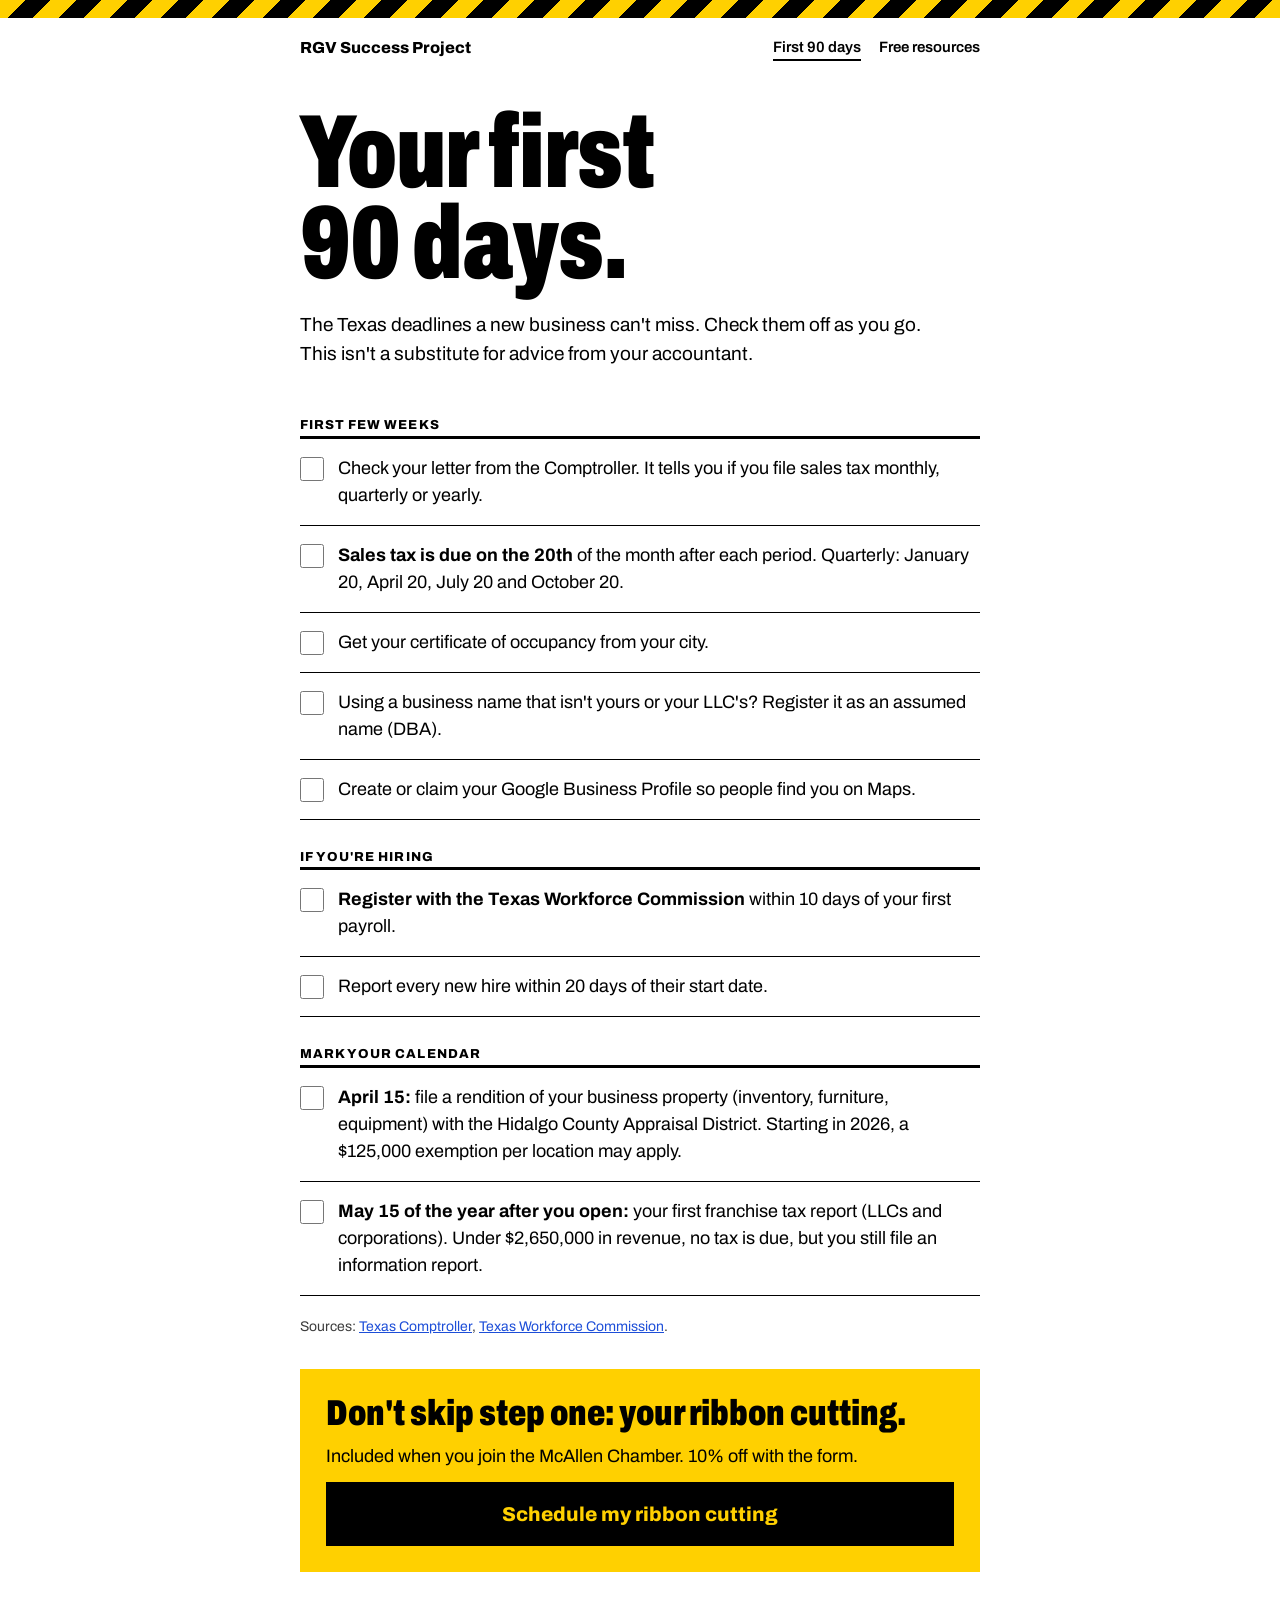
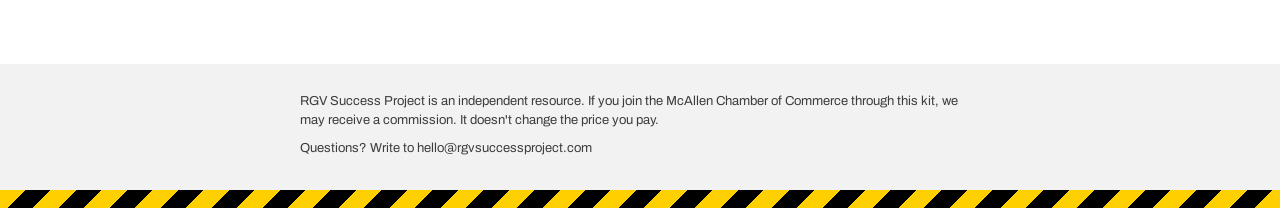
==== checklist/index.html @ 072a5bae "Add files via upload" ====
<!doctype html>
<html lang="en">
<head>
<meta charset="utf-8">
<meta name="viewport" content="width=device-width, initial-scale=1">
<title>Your first 90 days | RGV Success Project</title>
<meta name="description" content="The Texas deadlines a new business in the Rio Grande Valley can't miss.">
<meta property="og:title" content="Your first 90 days | RGV Success Project">
<meta property="og:description" content="The Texas deadlines a new business in the Rio Grande Valley can't miss.">
<link rel="icon" href="data:image/svg+xml,%3Csvg xmlns='http://www.w3.org/2000/svg' viewBox='0 0 32 32'%3E%3Crect width='32' height='32' fill='%23FFD000'/%3E%3Cpath d='M0 32L32 0v10L10 32z' fill='%23000'/%3E%3C/svg%3E">
<link rel="preconnect" href="https://fonts.googleapis.com">
<link rel="preconnect" href="https://fonts.gstatic.com" crossorigin>
<link rel="stylesheet" href="https://fonts.googleapis.com/css2?family=Archivo:wdth,wght@62..125,400..900&display=swap">
<link rel="stylesheet" href="../style.css">
</head>
<body>
<div class="stripe"></div>
<header class="wrap top">
<a class="brand" href="../">RGV Success Project</a>
<nav class="nav"><a href="../checklist/" aria-current="page">First 90 days</a><a href="../resources/">Free resources</a></nav>
</header>
<main>
<section class="wrap section" style="padding-top:28px">
<h1 class="big">Your first 90 days.</h1>
<p class="lead">The Texas deadlines a new business can&#39;t miss. Check them off as you go. This isn&#39;t a substitute for advice from your accountant.</p>
<div>
<div class="label">First few weeks</div>
<div class="checks"><label><input type="checkbox"><span>Check your letter from the Comptroller. It tells you if you file sales tax monthly, quarterly or yearly.</span></label><label><input type="checkbox"><span><strong>Sales tax is due on the 20th</strong> of the month after each period. Quarterly: January 20, April 20, July 20 and October 20.</span></label><label><input type="checkbox"><span>Get your certificate of occupancy from your city.</span></label><label><input type="checkbox"><span>Using a business name that isn&#39;t yours or your LLC&#39;s? Register it as an assumed name (DBA).</span></label><label><input type="checkbox"><span>Create or claim your Google Business Profile so people find you on Maps.</span></label></div>
<div class="label">If you&#39;re hiring</div>
<div class="checks"><label><input type="checkbox"><span><strong>Register with the Texas Workforce Commission</strong> within 10 days of your first payroll.</span></label><label><input type="checkbox"><span>Report every new hire within 20 days of their start date.</span></label></div>
<div class="label">Mark your calendar</div>
<div class="checks"><label><input type="checkbox"><span><strong>April 15:</strong> file a rendition of your business property (inventory, furniture, equipment) with the Hidalgo County Appraisal District. Starting in 2026, a $125,000 exemption per location may apply.</span></label><label><input type="checkbox"><span><strong>May 15 of the year after you open:</strong> your first franchise tax report (LLCs and corporations). Under $2,650,000 in revenue, no tax is due, but you still file an information report.</span></label></div>
</div>
<p class="note">Sources: <a href="https://comptroller.texas.gov/taxes/sales/">Texas Comptroller</a>, <a href="https://www.twc.texas.gov/programs/unemployment-tax/responsibilities-liable-employer">Texas Workforce Commission</a>.</p>
<div class="box-sun" style="margin-top:12px">
<div class="h3">Don&#39;t skip step one: your ribbon cutting.</div>
<p>Included when you join the McAllen Chamber. 10% off with the form.</p>
<a class="btn" href="https://forms.gle/CHQtYJaeCCnxUNzc7">Schedule my ribbon cutting</a>
</div>
</section>
<script>
(function(){var k="rgvsp-checklist",s={};try{s=JSON.parse(localStorage.getItem(k)||"{}")}catch(e){}
document.querySelectorAll(".checks input").forEach(function(b,i){b.checked=!!s[i];b.addEventListener("change",function(){s[i]=b.checked;try{localStorage.setItem(k,JSON.stringify(s))}catch(e){}})})})();
</script>
</main>
<footer class="foot"><div class="wrap">
<p>RGV Success Project is an independent resource. If you join the McAllen Chamber of Commerce through this kit, we may receive a commission. It doesn&#39;t change the price you pay.</p>
<p>Questions? Write to hello@rgvsuccessproject.com</p>
</div></footer>
<div class="stripe"></div>
</body>
</html>
---- style.css ----
:root{--ink:#000;--paper:#fff;--sun:#FFD000;--mist:#F2F2F2;--mute:#3D3D3D;--link:#1D4ED8;color-scheme:light}
*{box-sizing:border-box}
html{-webkit-text-size-adjust:100%}
body{margin:0;font-family:'Archivo',Arial,sans-serif;color:var(--ink);background:var(--paper);font-size:18px;line-height:1.5}
a{color:var(--link)}
h1,h2,h3{text-wrap:balance;margin:0}
p{text-wrap:pretty;margin:0}
.stripe{height:18px;background:repeating-linear-gradient(135deg,var(--sun) 0 18px,var(--ink) 18px 36px)}
.wrap{max-width:720px;margin:0 auto;padding-inline:20px}
.top{display:flex;justify-content:space-between;align-items:center;gap:16px;flex-wrap:wrap;padding-block:18px}
.brand{font-weight:800;font-size:16px;color:var(--ink);text-decoration:none}
.nav{display:flex;gap:18px;font-size:15px;font-weight:600}
.nav a{color:var(--ink);text-decoration:none;border-bottom:2px solid transparent}
.nav a:hover,.nav a[aria-current]{border-color:var(--ink)}
.big{font-size:clamp(56px,14vw,104px);line-height:.88;font-weight:900;font-stretch:70%;letter-spacing:-.01em}
.h2{font-size:clamp(40px,9vw,60px);line-height:.92;font-weight:900;font-stretch:70%}
.h3{font-size:clamp(28px,6vw,36px);line-height:1;font-weight:900;font-stretch:75%}
.lead{font-size:19px;line-height:1.55;max-width:60ch}
.section{padding-block:44px;display:flex;flex-direction:column;gap:20px}
.dark{background:var(--ink);color:#fff}
.dark .h2{color:var(--sun)}
.box-sun{background:var(--sun);padding:26px;display:flex;flex-direction:column;gap:12px}
.box-line{border:3px solid var(--ink);padding:26px;display:flex;flex-direction:column;gap:10px}
.btn{display:flex;align-items:center;justify-content:center;min-height:64px;padding:0 20px;background:var(--ink);color:var(--sun);font-size:20px;font-weight:800;text-decoration:none;text-align:center}
.btn:hover{color:#fff}
.note{font-size:14px;color:var(--mute)}
.rows{display:flex;flex-direction:column;border-top:3px solid var(--ink)}
.row{padding:16px 0;border-bottom:1px solid var(--ink);display:flex;justify-content:space-between;gap:12px;flex-wrap:wrap}
.row b{font-size:20px}
.price{font-size:clamp(80px,20vw,112px);line-height:.9;font-weight:900;font-stretch:70%}
.steps{display:flex;flex-direction:column;gap:18px}
.step{display:flex;gap:16px;align-items:flex-start}
.num{flex:none;width:44px;height:44px;background:var(--ink);color:var(--sun);display:flex;align-items:center;justify-content:center;font-size:21px;font-weight:900}
.step-t{font-size:30px;line-height:1;font-weight:900;font-stretch:75%}
.kit{display:grid;grid-template-columns:repeat(auto-fit,minmax(240px,1fr));gap:16px}
.kit a{display:flex;flex-direction:column;gap:6px;padding:22px;border:3px solid var(--ink);color:var(--ink);text-decoration:none}
.kit a:hover{background:var(--sun)}
.kit .h3{font-size:30px}
.foot{margin-top:48px;background:var(--mist);padding-block:28px 32px;font-size:13px;line-height:1.5;color:var(--mute)}
.foot .wrap{display:flex;flex-direction:column;gap:8px}
.foot a{color:var(--mute)}
.label{font-size:13px;font-weight:800;letter-spacing:.08em;text-transform:uppercase;padding-top:28px}
.checks{display:flex;flex-direction:column;border-top:3px solid var(--ink)}
.checks label{display:flex;gap:14px;align-items:flex-start;padding:16px 0;border-bottom:1px solid var(--ink);cursor:pointer}
.checks input{flex:none;width:24px;height:24px;margin:2px 0 0;accent-color:var(--ink)}
.checks input:checked+span{text-decoration:line-through;color:var(--mute)}
.chips{display:flex;flex-wrap:wrap;gap:8px}
.chips a{padding:8px 14px;border:2px solid var(--ink);color:var(--ink);text-decoration:none;font-weight:700;font-size:15px}
.chips a:hover{background:var(--sun)}
.cards{display:flex;flex-direction:column;border-top:3px solid var(--ink)}
.card{padding:18px 0;border-bottom:1px solid var(--ink);display:flex;flex-direction:column;gap:4px}
.card-h{display:flex;justify-content:space-between;align-items:baseline;gap:12px;flex-wrap:wrap}
.card-h b{font-size:20px}
.tag{flex:none;padding:3px 9px;background:var(--sun);font-size:13px;font-weight:800}
.tag.free{background:var(--ink);color:var(--sun)}
h2[id]{scroll-margin-top:16px}
@media (max-width:480px){body{font-size:17px}.box-sun,.box-line{padding:22px 18px}}
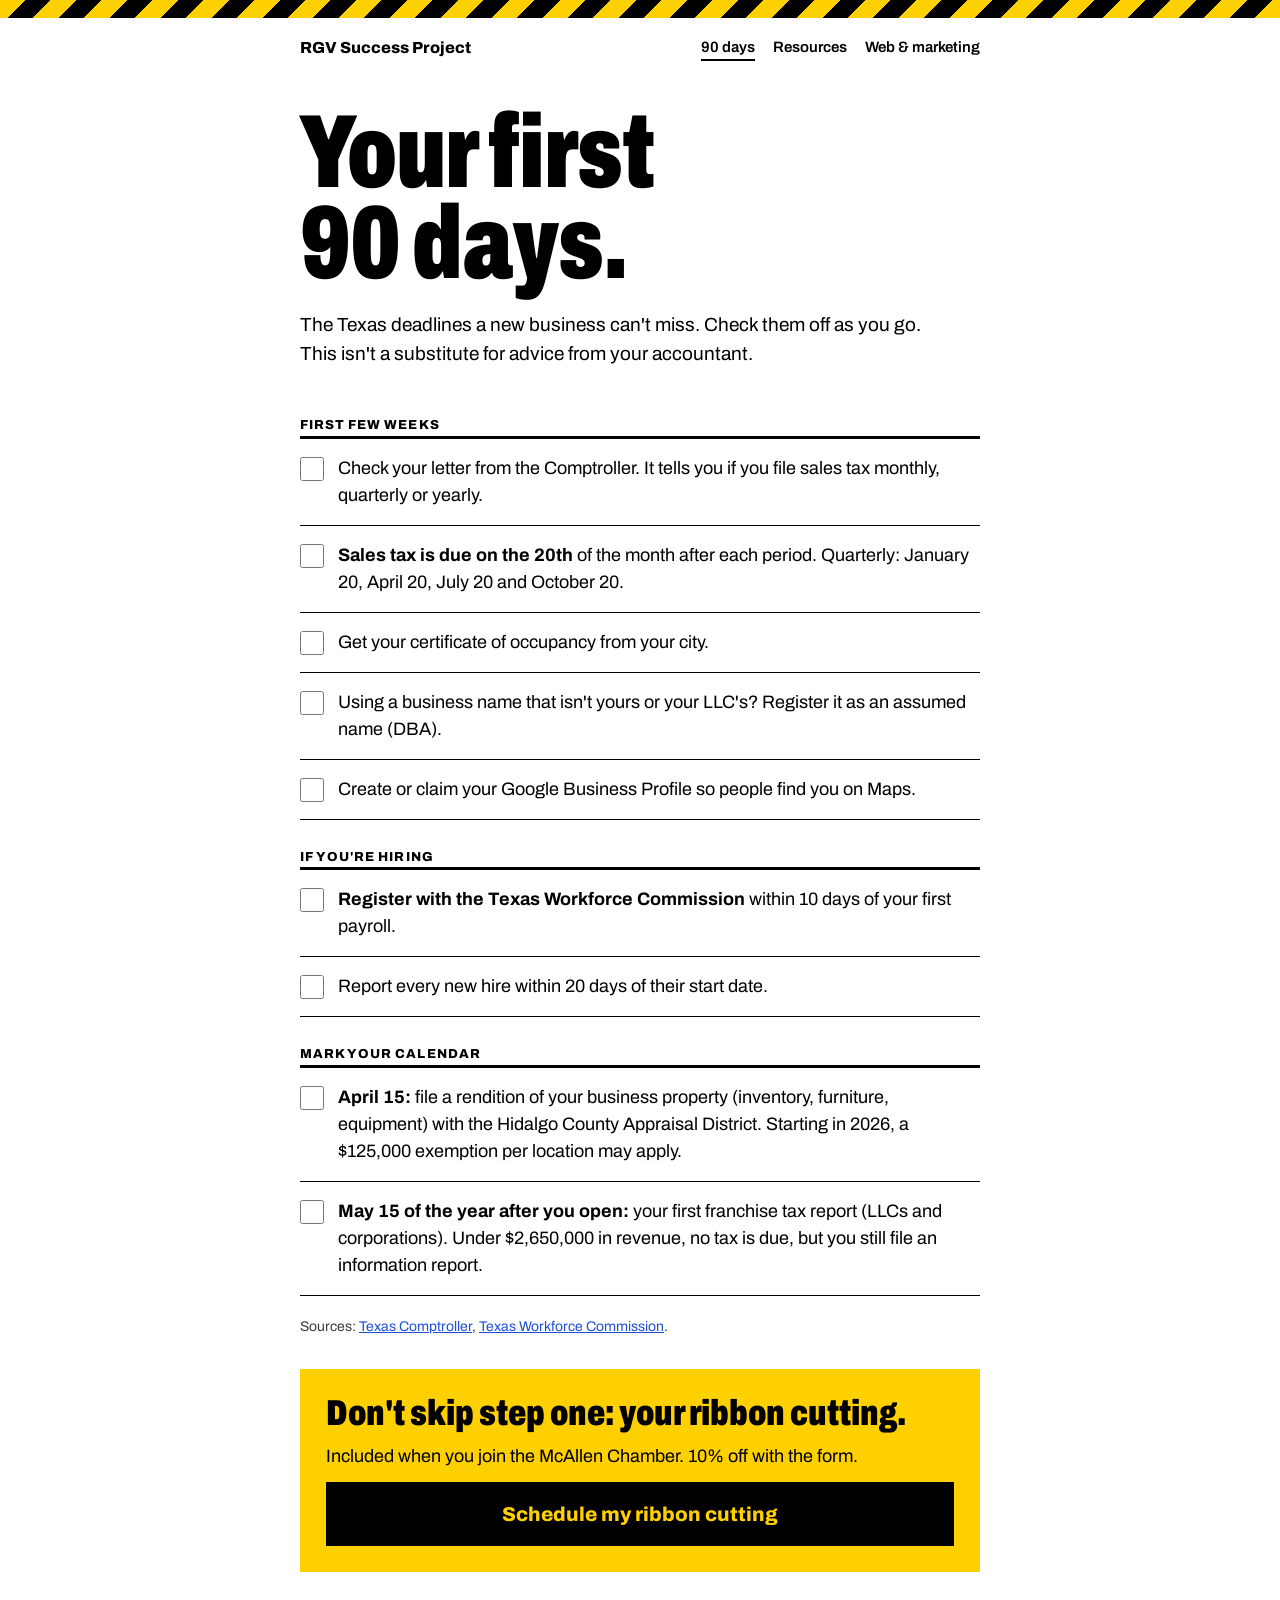
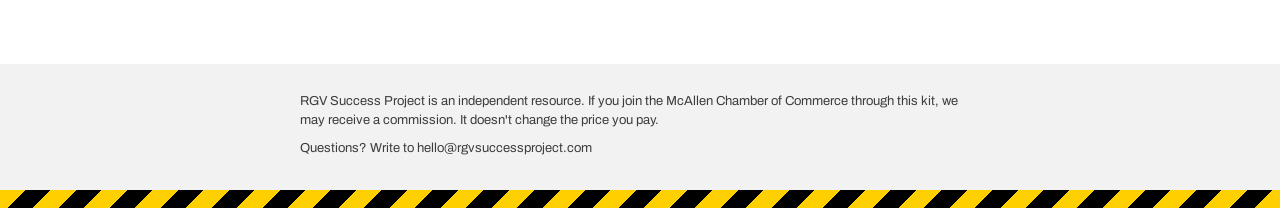
==== commit b1d2a610: "Add files via upload" ====
--- a/checklist/index.html
+++ b/checklist/index.html
@@ -17,7 +17,7 @@
 <div class="stripe"></div>
 <header class="wrap top">
 <a class="brand" href="../">RGV Success Project</a>
-<nav class="nav"><a href="../checklist/" aria-current="page">First 90 days</a><a href="../resources/">Free resources</a></nav>
+<nav class="nav"><a href="../checklist/" aria-current="page">90 days</a><a href="../resources/">Resources</a><a href="../grow/">Web &amp; marketing</a></nav>
 </header>
 <main>
 <section class="wrap section" style="padding-top:28px">
--- a/style.css
+++ b/style.css
@@ -54,4 +54,4 @@
 .tag{flex:none;padding:3px 9px;background:var(--sun);font-size:13px;font-weight:800}
 .tag.free{background:var(--ink);color:var(--sun)}
 h2[id]{scroll-margin-top:16px}
-@media (max-width:480px){body{font-size:17px}.box-sun,.box-line{padding:22px 18px}}
+@media (max-width:480px){body{font-size:17px}.nav{gap:14px;font-size:14px}.box-sun,.box-line{padding:22px 18px}}
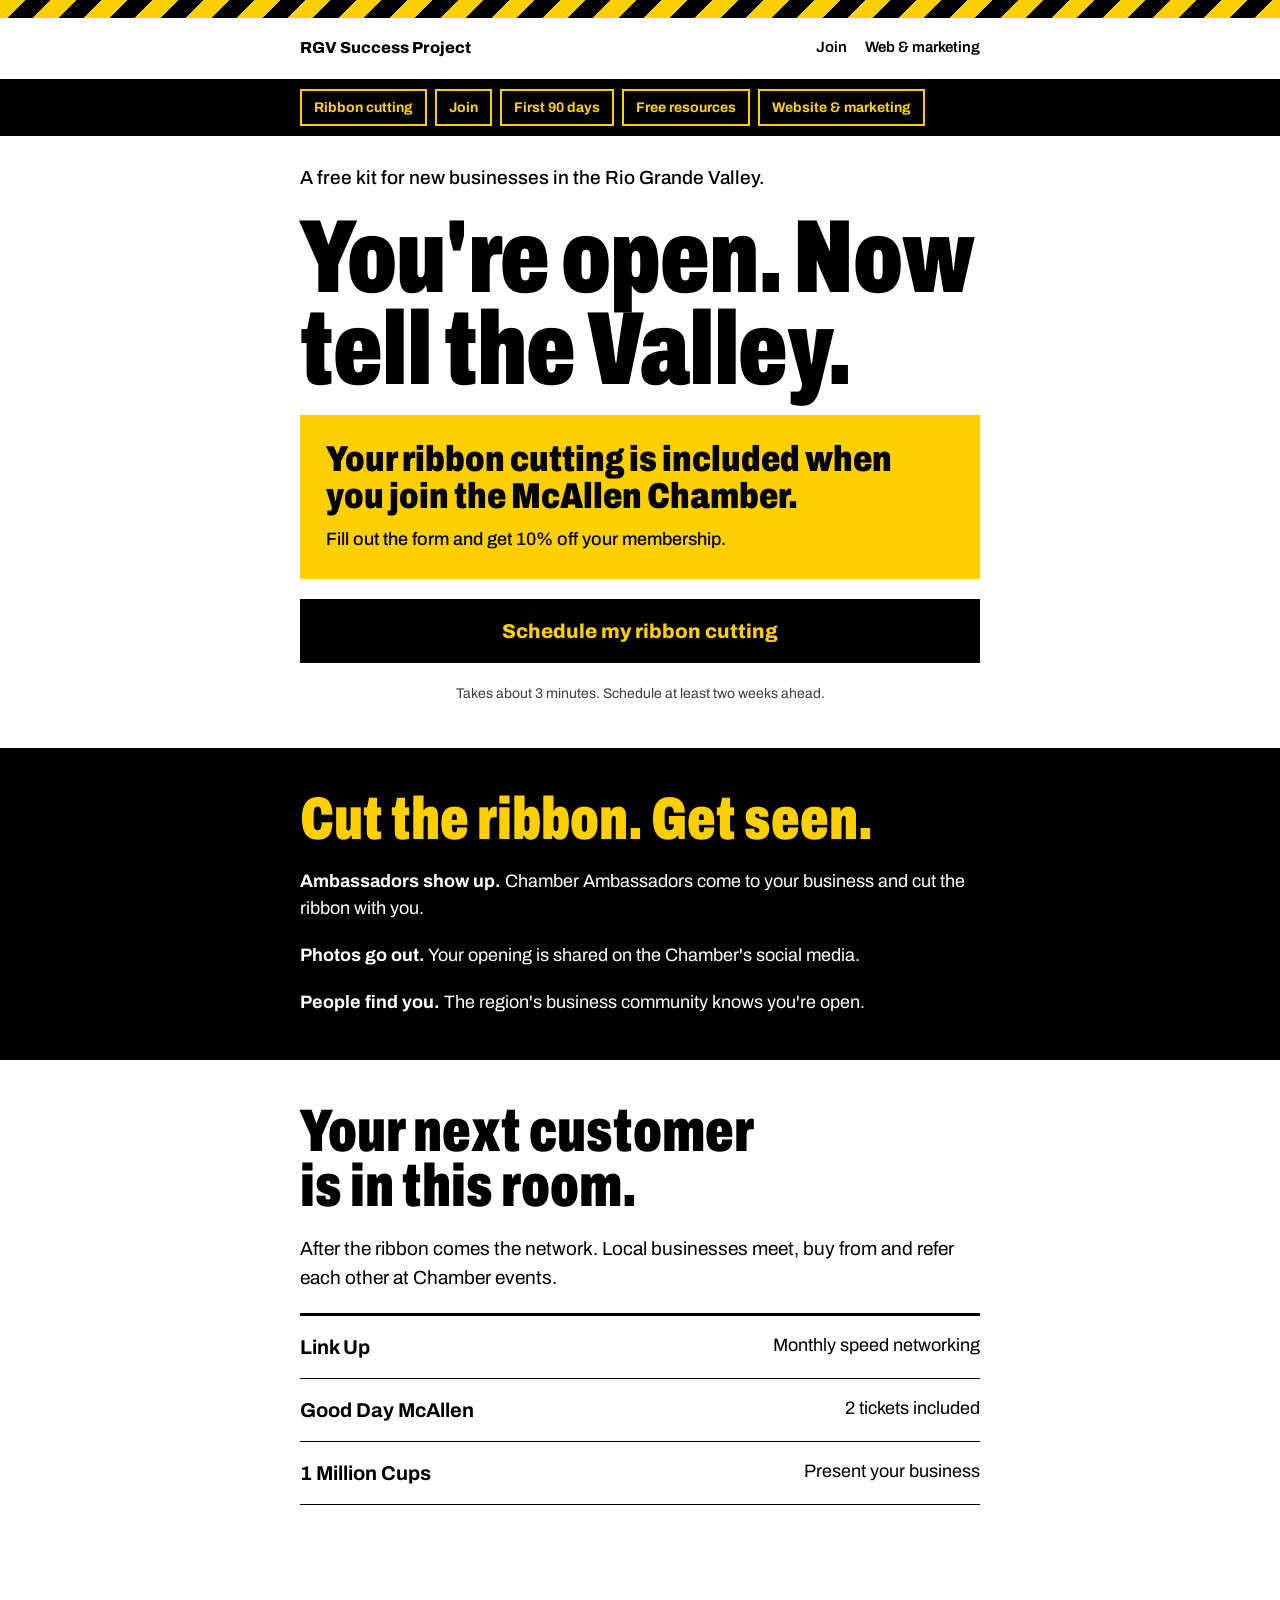
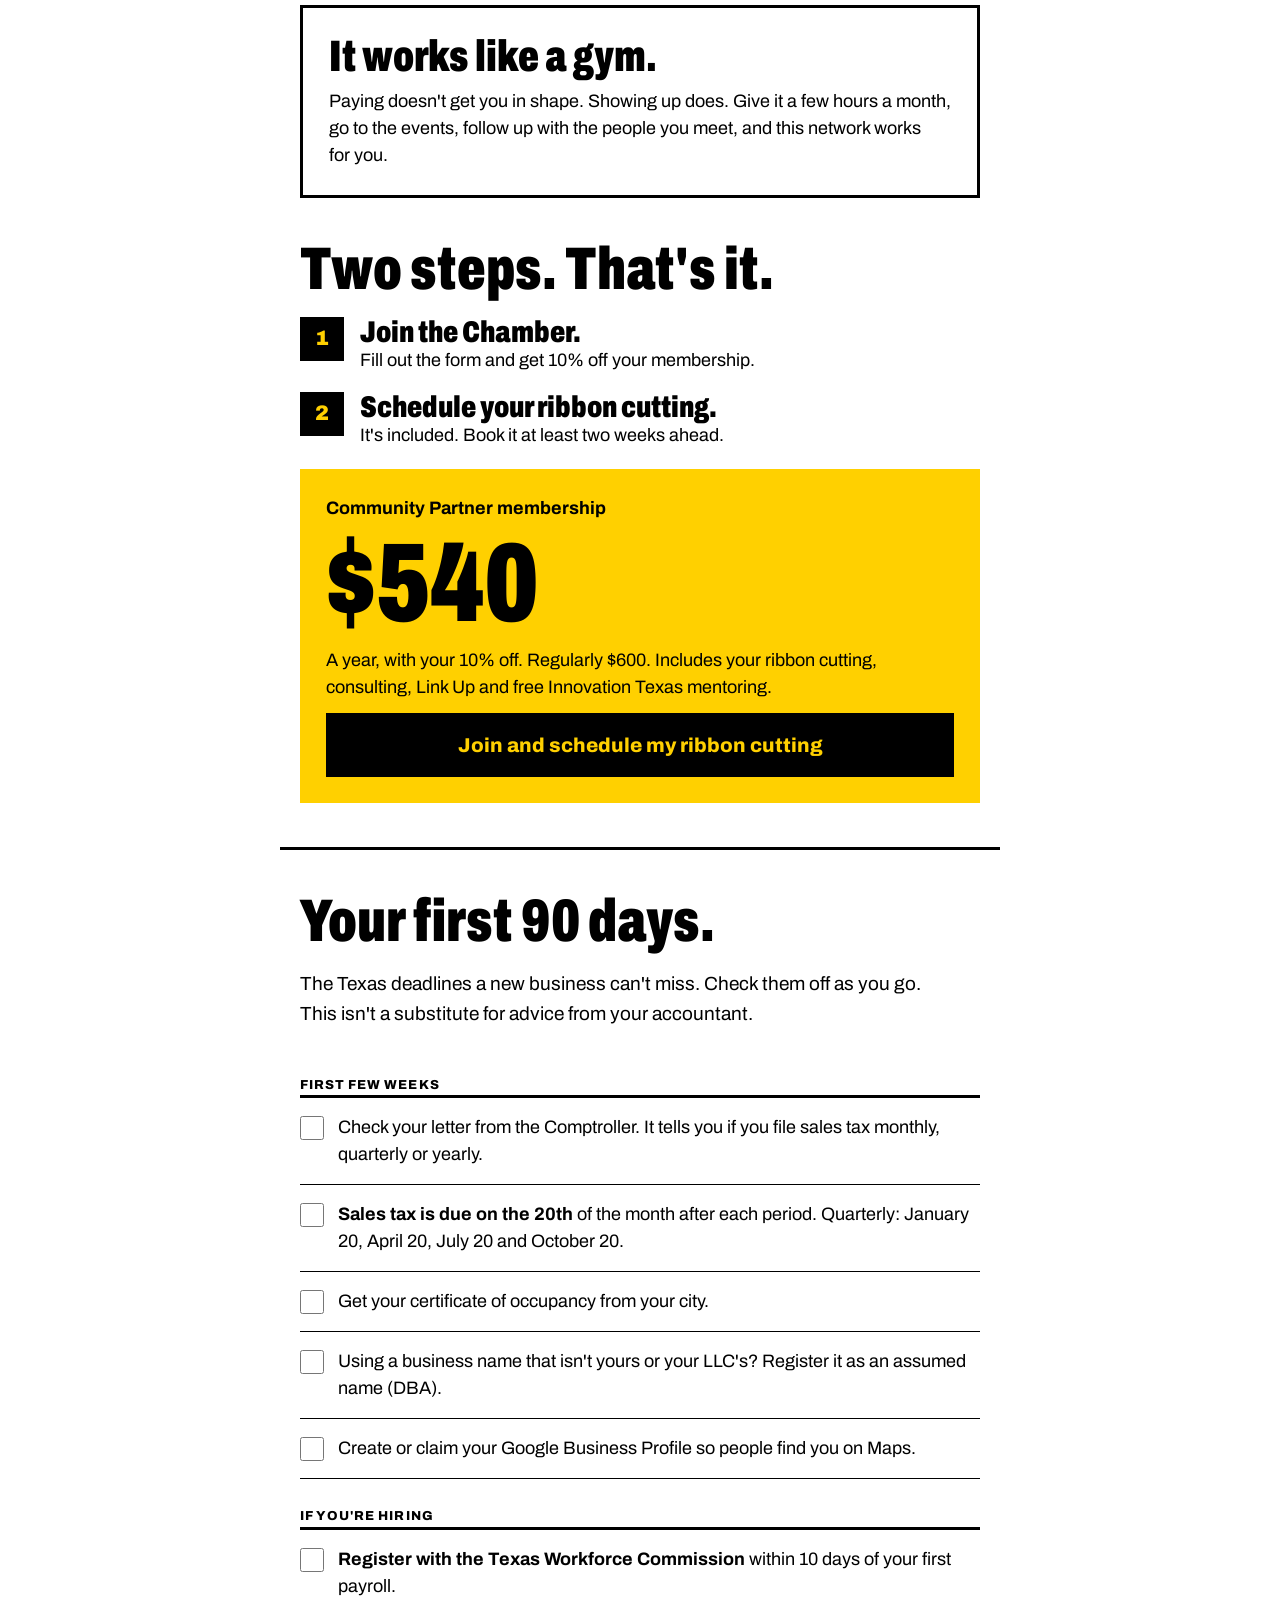
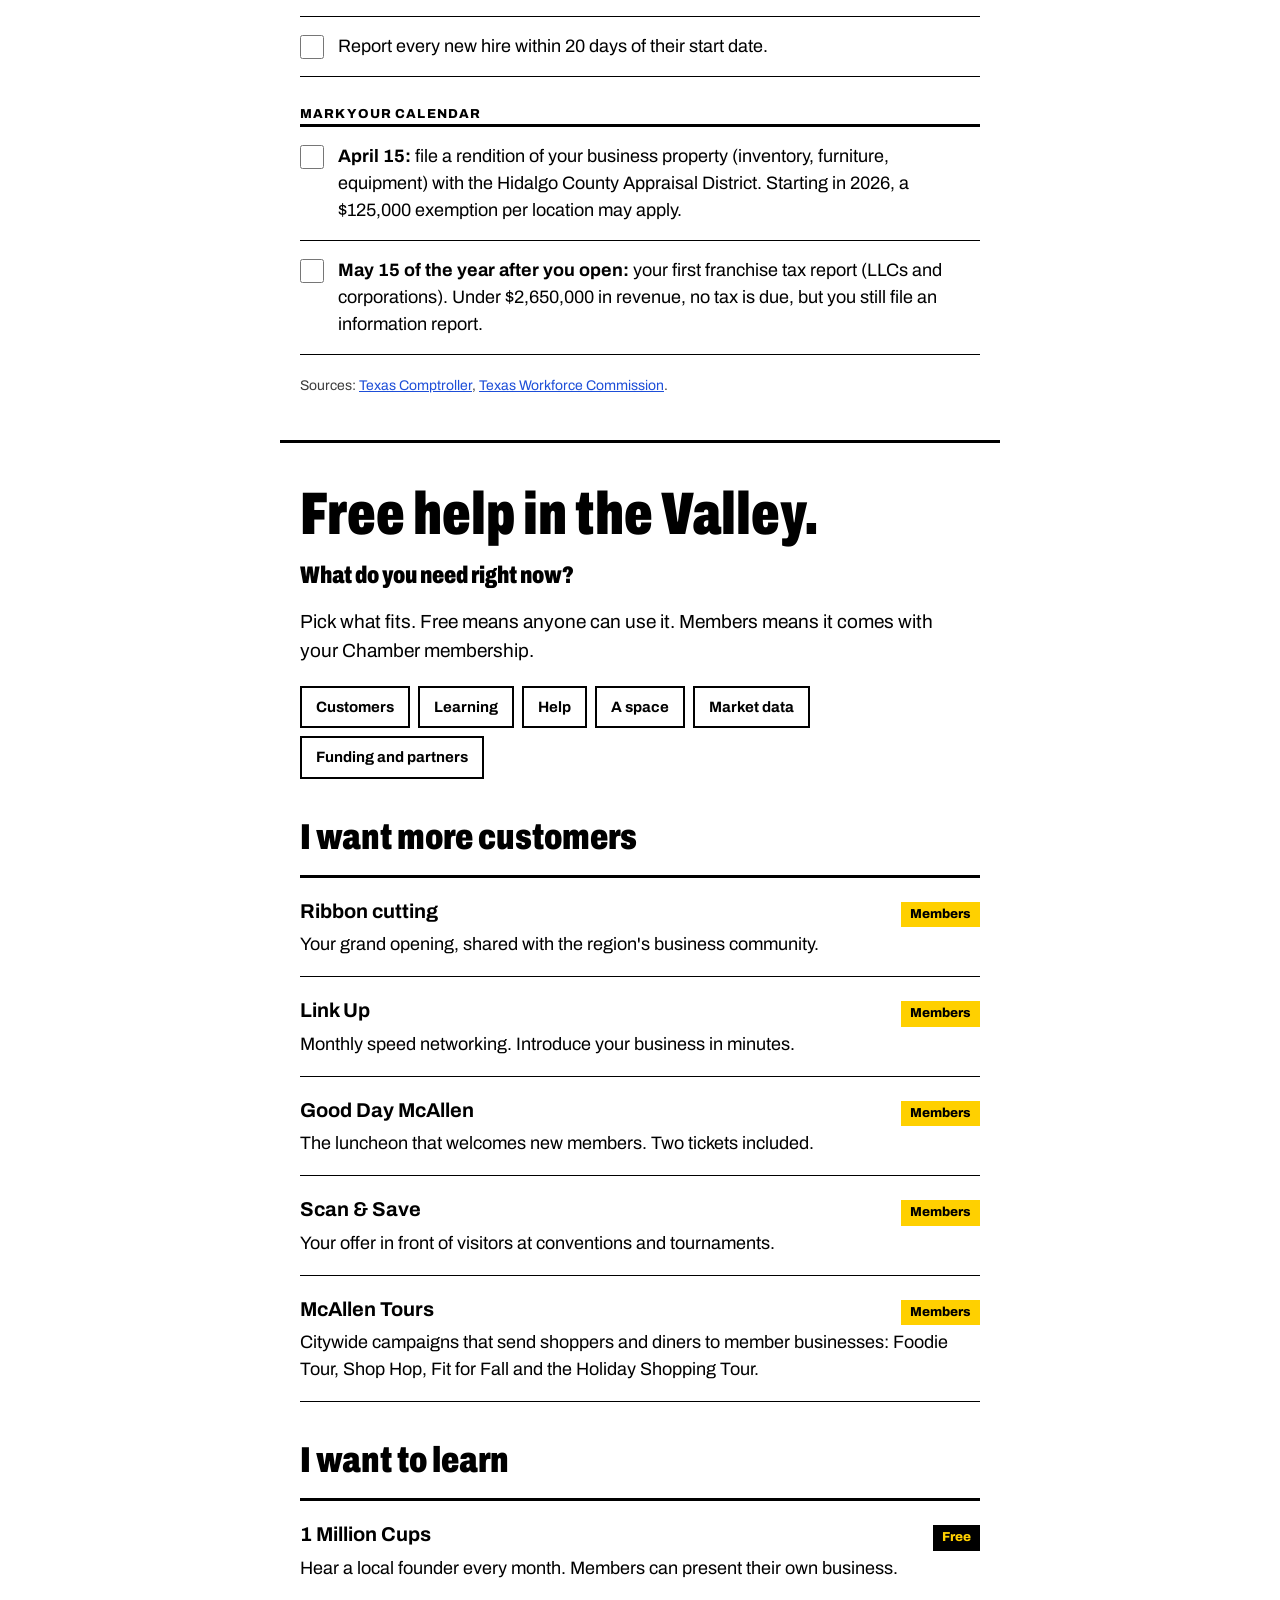
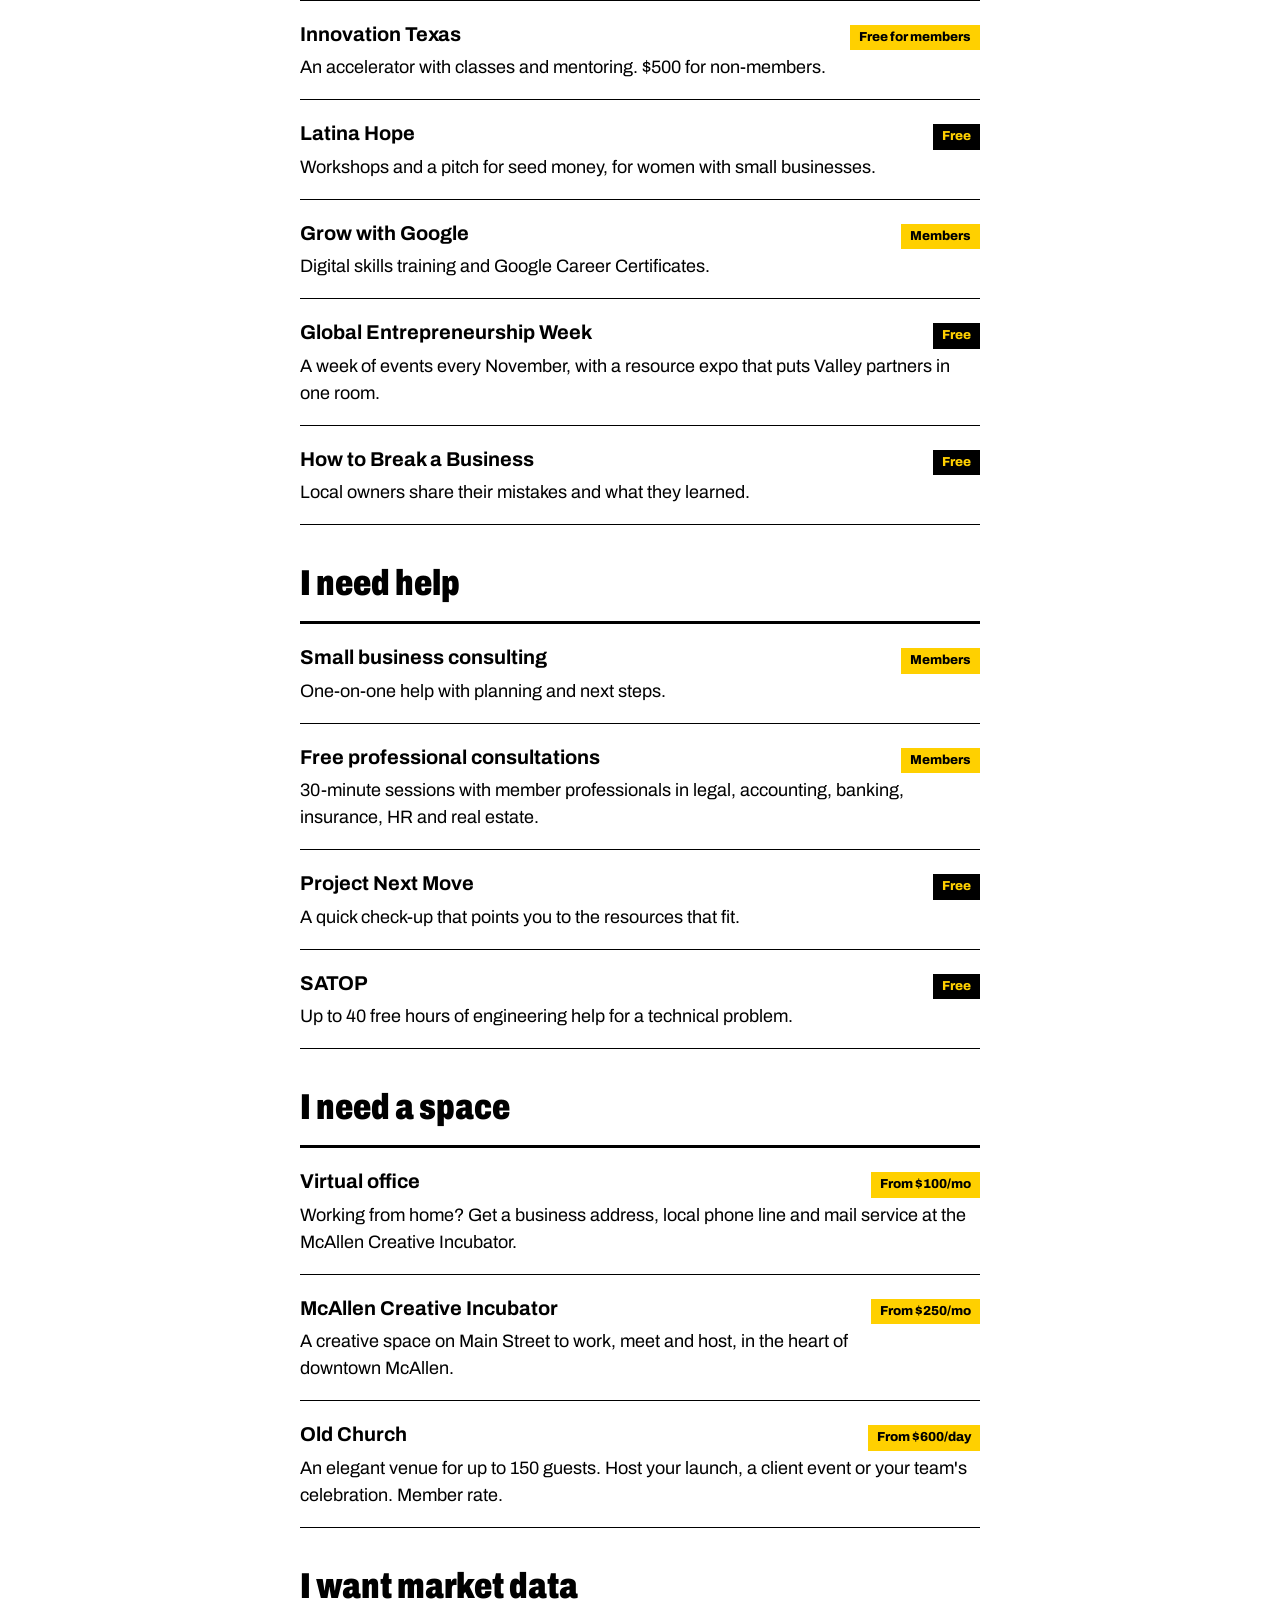
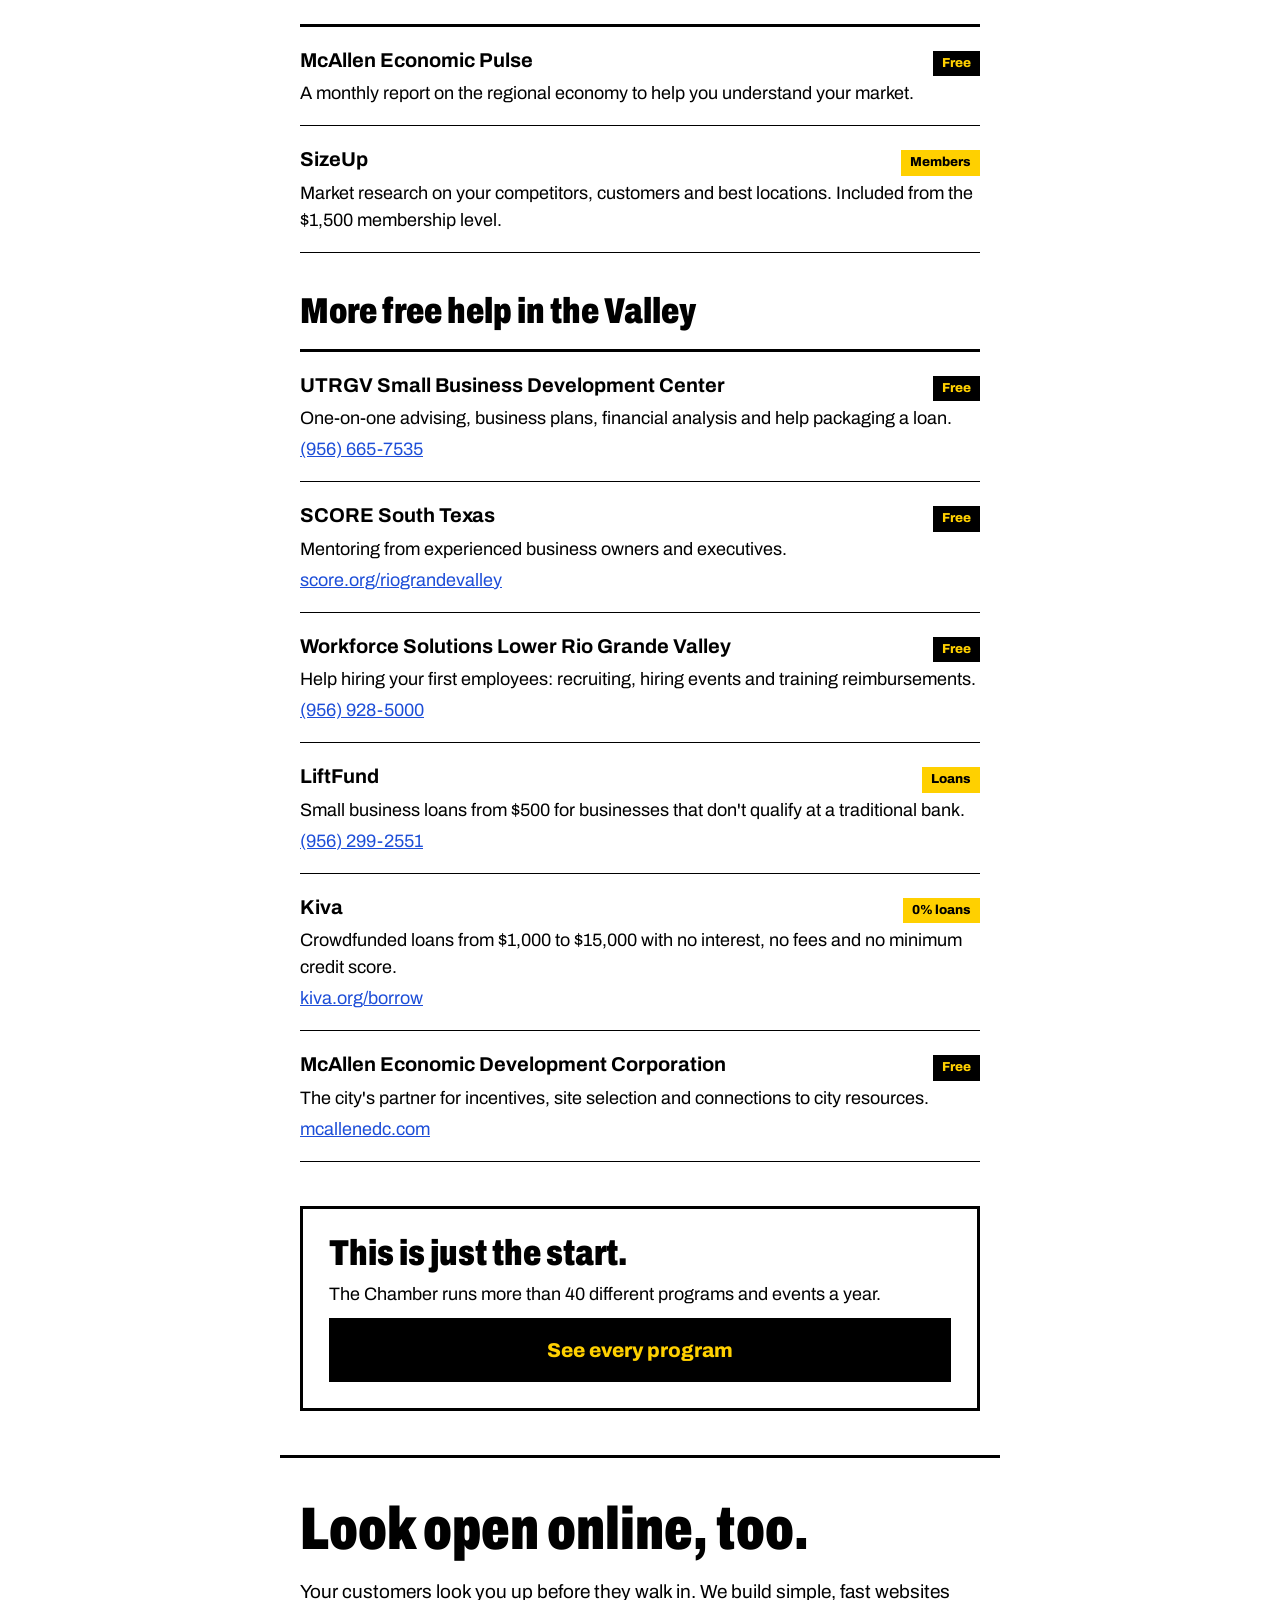
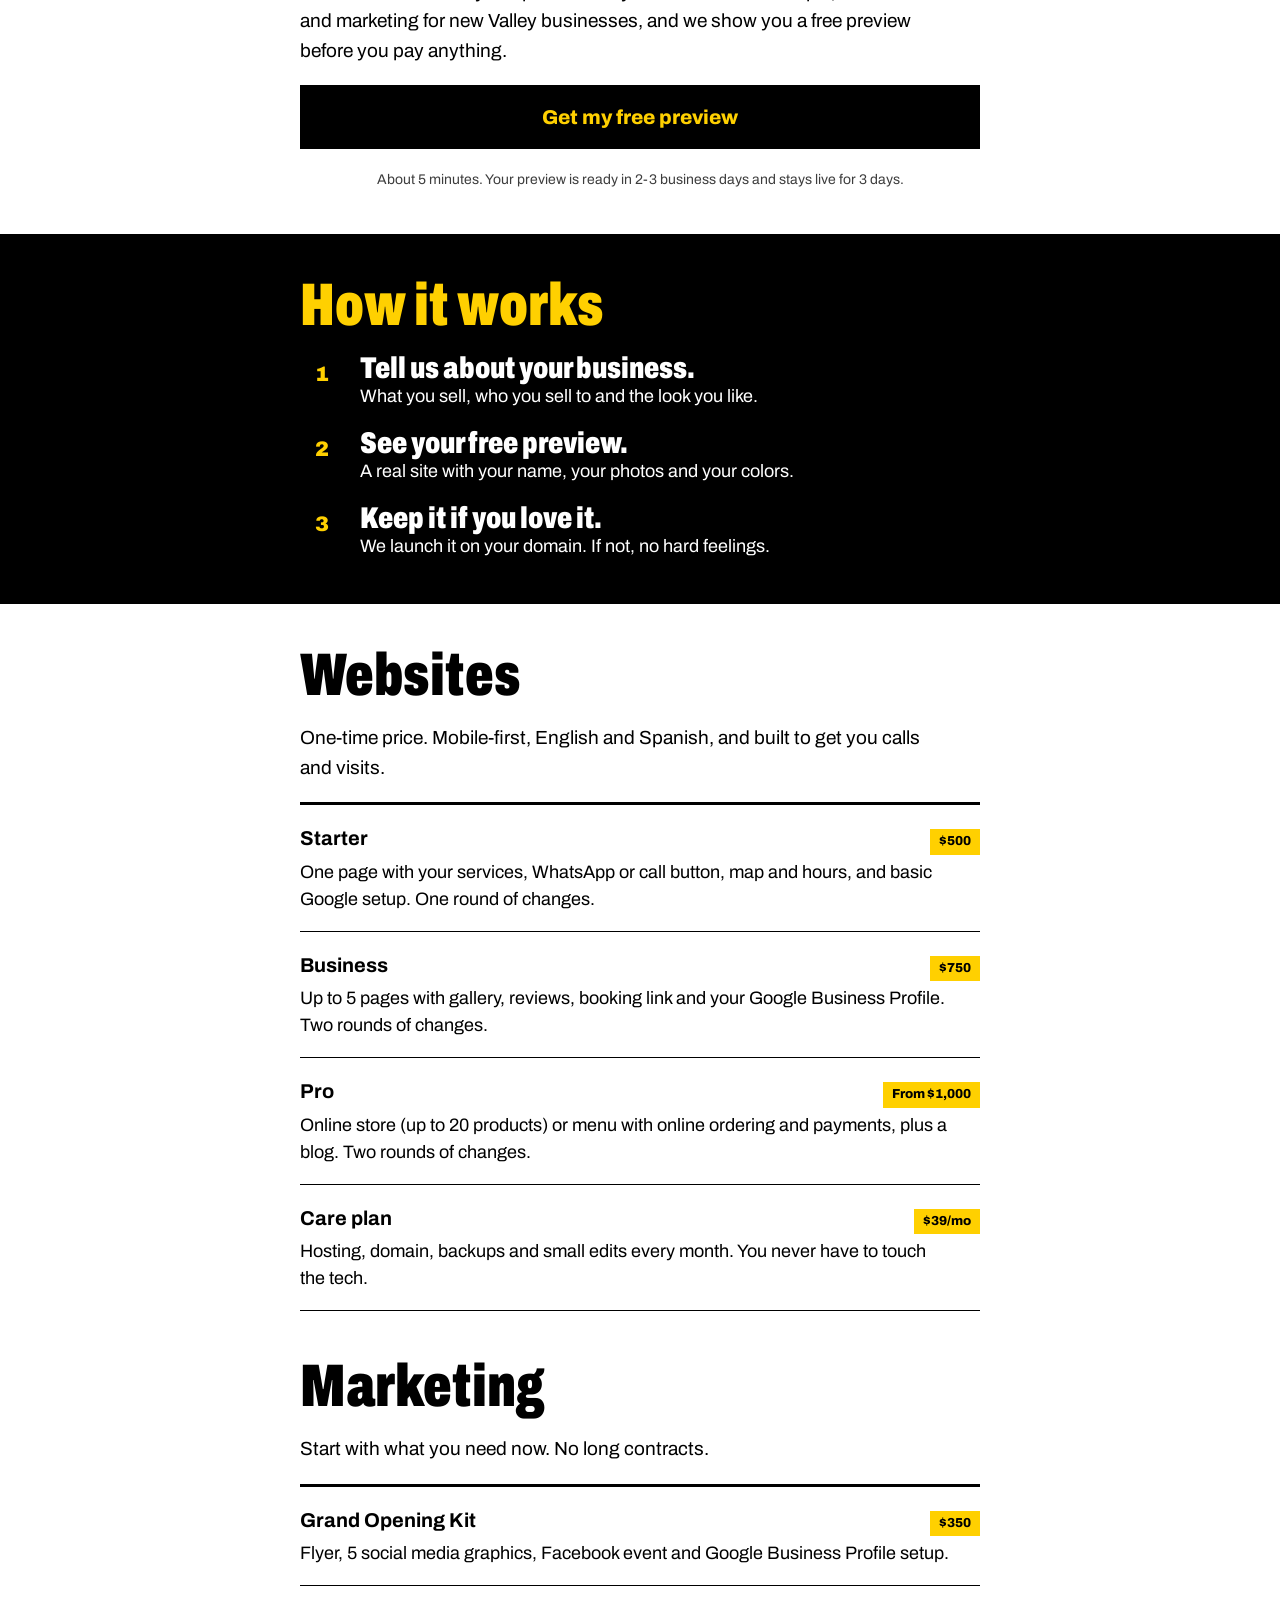
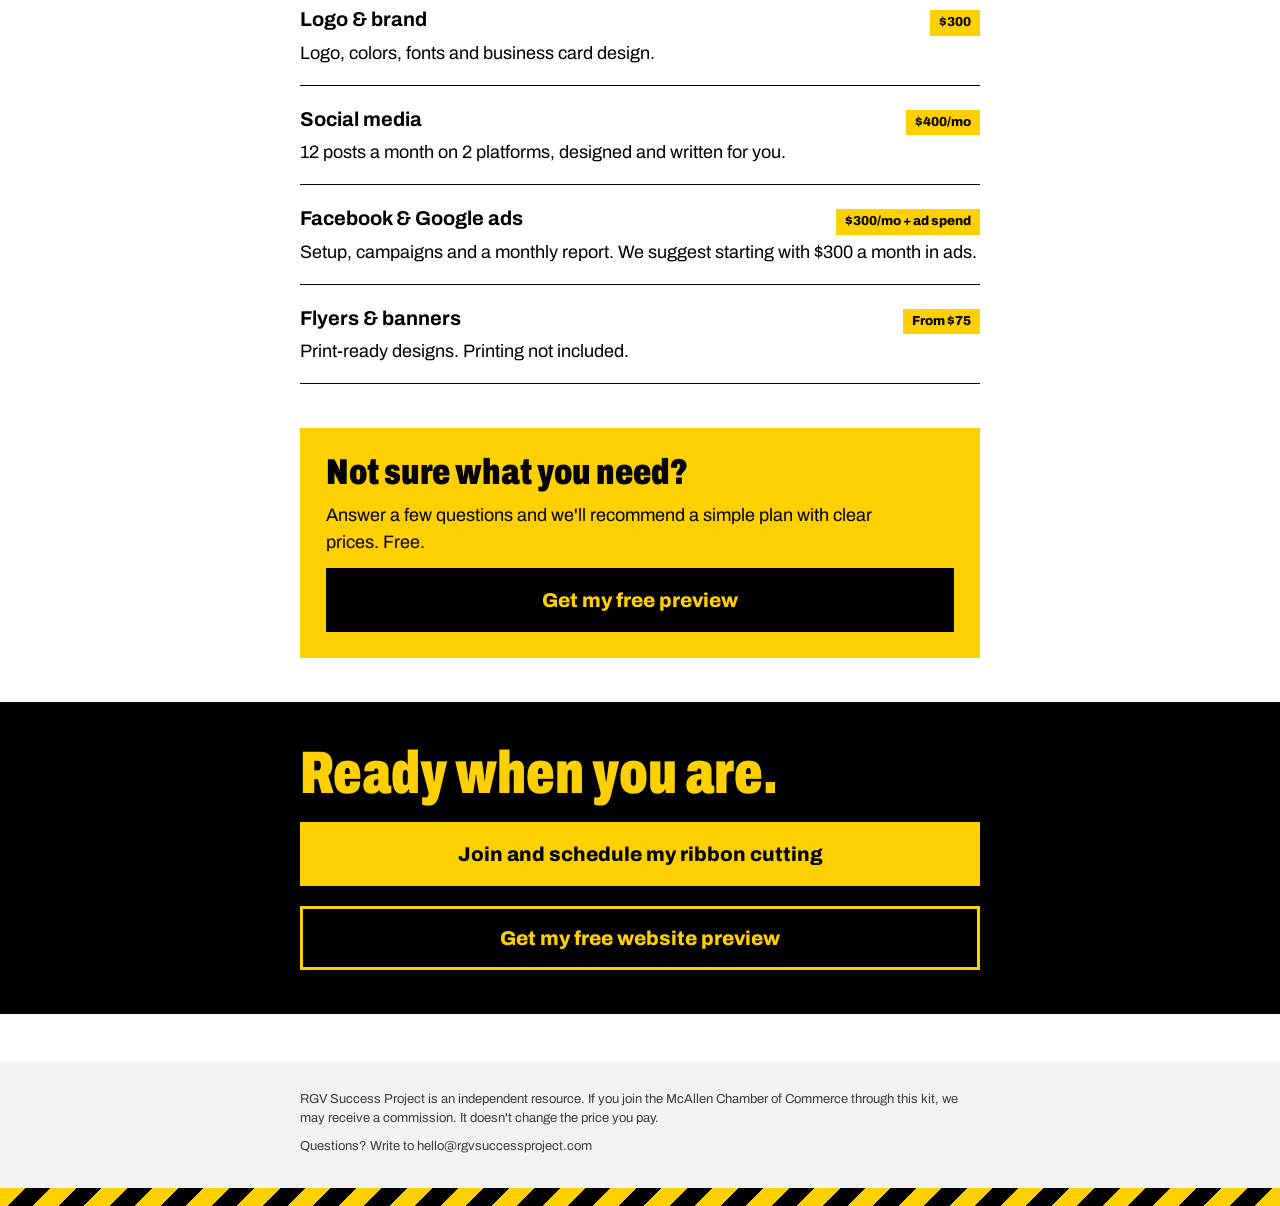
==== commit 0d4af637: "Add files via upload" ====
--- a/checklist/index.html
+++ b/checklist/index.html
@@ -1,52 +1,6 @@
-<!doctype html>
-<html lang="en">
-<head>
-<meta charset="utf-8">
-<meta name="viewport" content="width=device-width, initial-scale=1">
-<title>Your first 90 days | RGV Success Project</title>
-<meta name="description" content="The Texas deadlines a new business in the Rio Grande Valley can't miss.">
-<meta property="og:title" content="Your first 90 days | RGV Success Project">
-<meta property="og:description" content="The Texas deadlines a new business in the Rio Grande Valley can't miss.">
-<link rel="icon" href="data:image/svg+xml,%3Csvg xmlns='http://www.w3.org/2000/svg' viewBox='0 0 32 32'%3E%3Crect width='32' height='32' fill='%23FFD000'/%3E%3Cpath d='M0 32L32 0v10L10 32z' fill='%23000'/%3E%3C/svg%3E">
-<link rel="preconnect" href="https://fonts.googleapis.com">
-<link rel="preconnect" href="https://fonts.gstatic.com" crossorigin>
-<link rel="stylesheet" href="https://fonts.googleapis.com/css2?family=Archivo:wdth,wght@62..125,400..900&display=swap">
-<link rel="stylesheet" href="../style.css">
-</head>
-<body>
-<div class="stripe"></div>
-<header class="wrap top">
-<a class="brand" href="../">RGV Success Project</a>
-<nav class="nav"><a href="../checklist/" aria-current="page">90 days</a><a href="../resources/">Resources</a><a href="../grow/">Web &amp; marketing</a></nav>
-</header>
-<main>
-<section class="wrap section" style="padding-top:28px">
-<h1 class="big">Your first 90 days.</h1>
-<p class="lead">The Texas deadlines a new business can&#39;t miss. Check them off as you go. This isn&#39;t a substitute for advice from your accountant.</p>
-<div>
-<div class="label">First few weeks</div>
-<div class="checks"><label><input type="checkbox"><span>Check your letter from the Comptroller. It tells you if you file sales tax monthly, quarterly or yearly.</span></label><label><input type="checkbox"><span><strong>Sales tax is due on the 20th</strong> of the month after each period. Quarterly: January 20, April 20, July 20 and October 20.</span></label><label><input type="checkbox"><span>Get your certificate of occupancy from your city.</span></label><label><input type="checkbox"><span>Using a business name that isn&#39;t yours or your LLC&#39;s? Register it as an assumed name (DBA).</span></label><label><input type="checkbox"><span>Create or claim your Google Business Profile so people find you on Maps.</span></label></div>
-<div class="label">If you&#39;re hiring</div>
-<div class="checks"><label><input type="checkbox"><span><strong>Register with the Texas Workforce Commission</strong> within 10 days of your first payroll.</span></label><label><input type="checkbox"><span>Report every new hire within 20 days of their start date.</span></label></div>
-<div class="label">Mark your calendar</div>
-<div class="checks"><label><input type="checkbox"><span><strong>April 15:</strong> file a rendition of your business property (inventory, furniture, equipment) with the Hidalgo County Appraisal District. Starting in 2026, a $125,000 exemption per location may apply.</span></label><label><input type="checkbox"><span><strong>May 15 of the year after you open:</strong> your first franchise tax report (LLCs and corporations). Under $2,650,000 in revenue, no tax is due, but you still file an information report.</span></label></div>
-</div>
-<p class="note">Sources: <a href="https://comptroller.texas.gov/taxes/sales/">Texas Comptroller</a>, <a href="https://www.twc.texas.gov/programs/unemployment-tax/responsibilities-liable-employer">Texas Workforce Commission</a>.</p>
-<div class="box-sun" style="margin-top:12px">
-<div class="h3">Don&#39;t skip step one: your ribbon cutting.</div>
-<p>Included when you join the McAllen Chamber. 10% off with the form.</p>
-<a class="btn" href="https://forms.gle/CHQtYJaeCCnxUNzc7">Schedule my ribbon cutting</a>
-</div>
-</section>
-<script>
-(function(){var k="rgvsp-checklist",s={};try{s=JSON.parse(localStorage.getItem(k)||"{}")}catch(e){}
-document.querySelectorAll(".checks input").forEach(function(b,i){b.checked=!!s[i];b.addEventListener("change",function(){s[i]=b.checked;try{localStorage.setItem(k,JSON.stringify(s))}catch(e){}})})})();
-</script>
-</main>
-<footer class="foot"><div class="wrap">
-<p>RGV Success Project is an independent resource. If you join the McAllen Chamber of Commerce through this kit, we may receive a commission. It doesn&#39;t change the price you pay.</p>
-<p>Questions? Write to hello@rgvsuccessproject.com</p>
-</div></footer>
-<div class="stripe"></div>
-</body>
-</html>
+<!doctype html><html lang="en"><head><meta charset="utf-8"><title>RGV Success Project</title>
+<script async src="https://www.googletagmanager.com/gtag/js?id=G-5PVTMJ2XBE"></script>
+<link rel="canonical" href="https://rgvsuccessproject.com/#checklist">
+<meta http-equiv="refresh" content="0; url=/#checklist">
+<script>location.replace('/'+location.search+'#checklist');</script></head>
+<body><a href="/#checklist">Continue</a></body></html>
